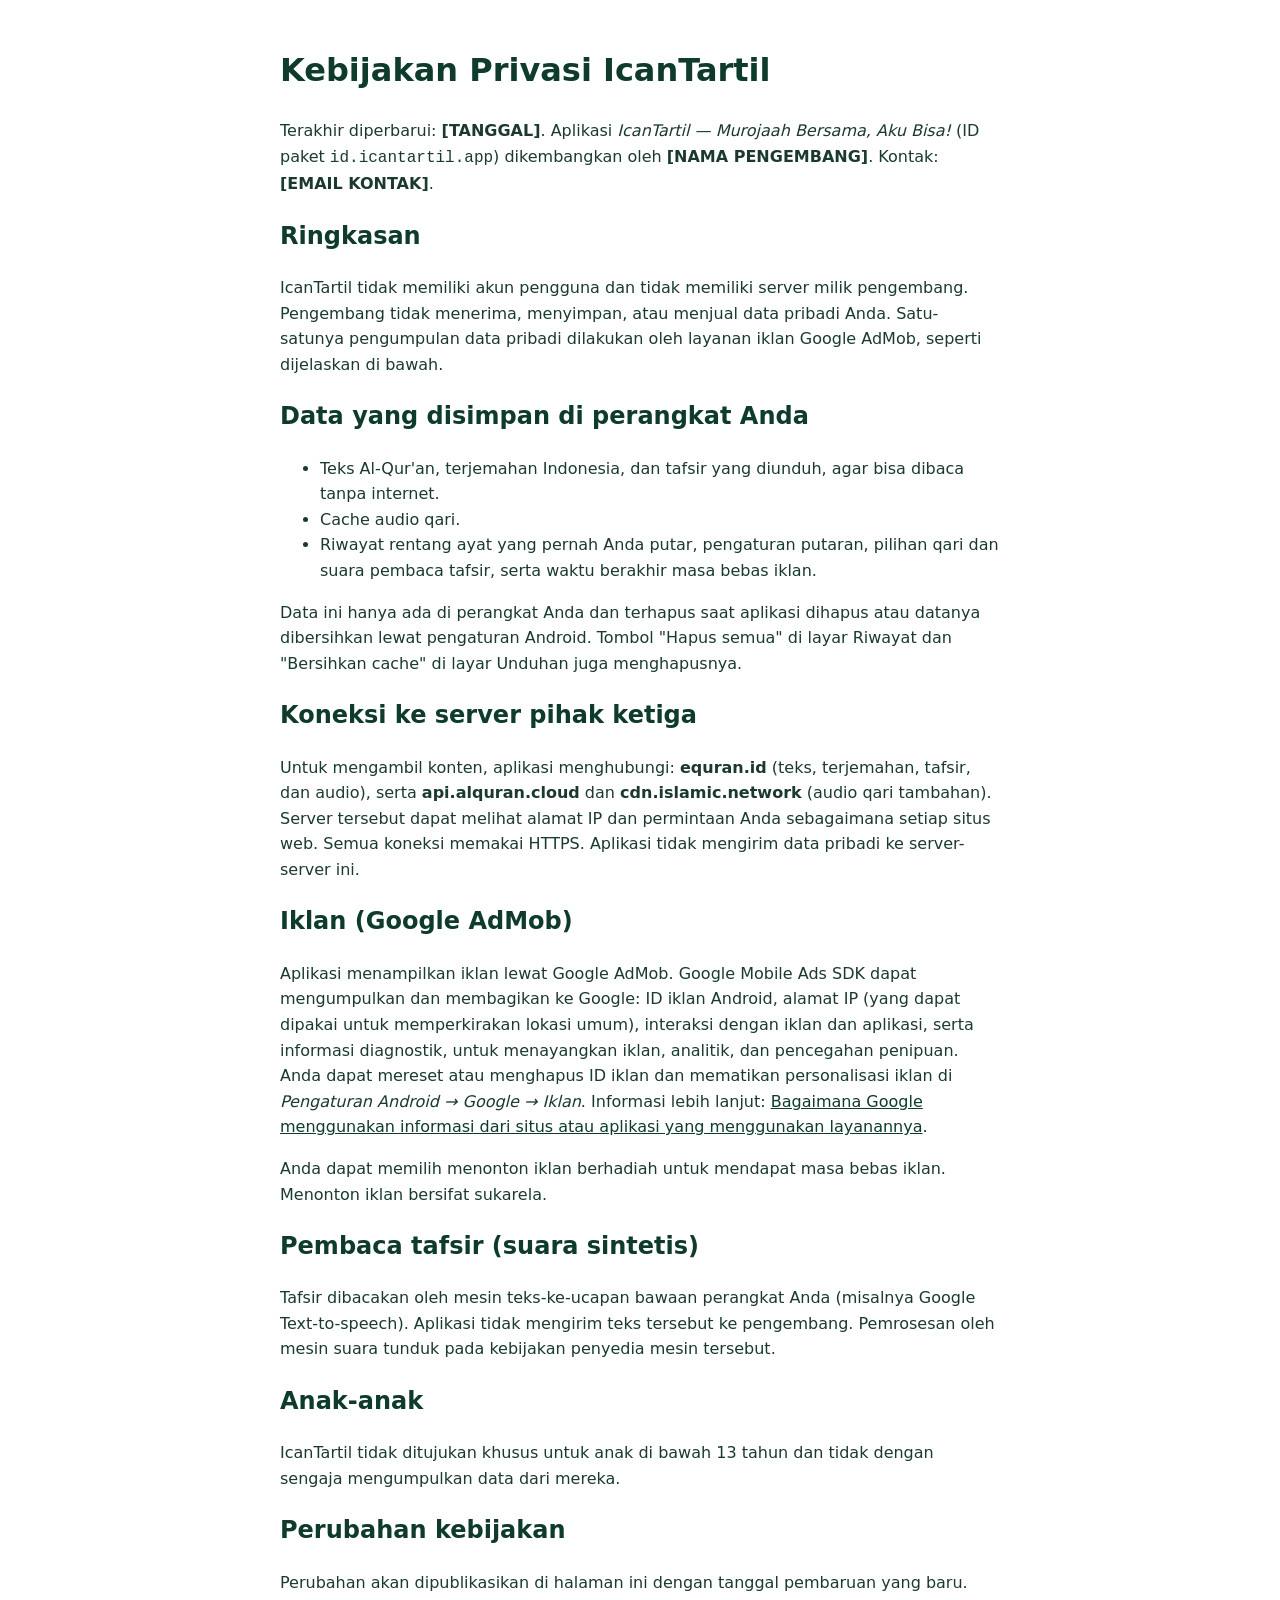
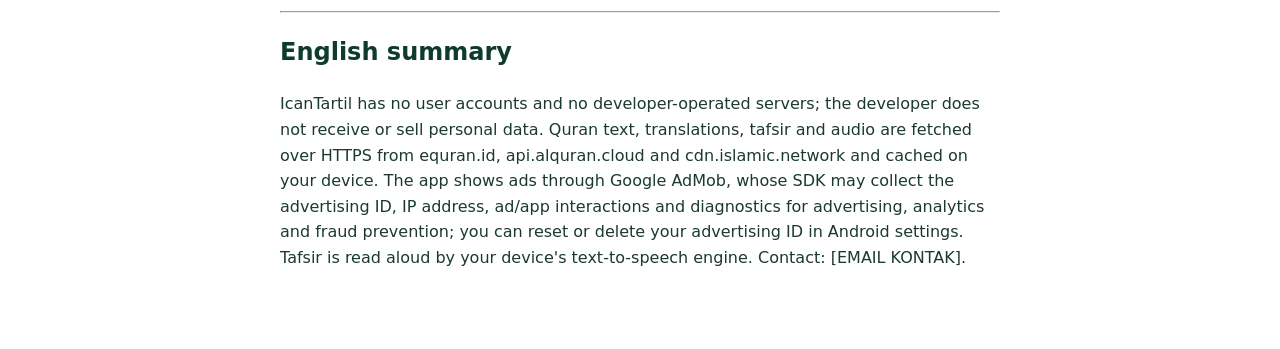
==== kebijakanprivacyicantartil.html @ 05c16e47 "Create kebijakanprivacyicantartil.html" ====
<!doctype html>
<html lang="id">
<head>
<meta charset="utf-8">
<meta name="viewport" content="width=device-width, initial-scale=1">
<title>Kebijakan Privasi IcanTartil</title>
<style>
  :root { color-scheme: light dark; --bg:#fff; --fg:#1b3a2d; --accent:#0e3b2c; }
  @media (prefers-color-scheme: dark) { :root { --bg:#0e3b2c; --fg:#f2f5f3; --accent:#d9b45a; } }
  body { margin:0; background:var(--bg); color:var(--fg); font:16px/1.6 system-ui, sans-serif; }
  main { max-width:720px; margin:0 auto; padding:24px 20px 64px; }
  h1,h2 { color:var(--accent); } a { color:var(--accent); }
</style>
</head>
<body>
<main>
<h1>Kebijakan Privasi IcanTartil</h1>
<p>Terakhir diperbarui: <strong>[TANGGAL]</strong>. Aplikasi <em>IcanTartil — Murojaah Bersama, Aku Bisa!</em> (ID paket <code>id.icantartil.app</code>) dikembangkan oleh <strong>[NAMA PENGEMBANG]</strong>. Kontak: <strong>[EMAIL KONTAK]</strong>.</p>

<h2>Ringkasan</h2>
<p>IcanTartil tidak memiliki akun pengguna dan tidak memiliki server milik pengembang. Pengembang tidak menerima, menyimpan, atau menjual data pribadi Anda. Satu-satunya pengumpulan data pribadi dilakukan oleh layanan iklan Google AdMob, seperti dijelaskan di bawah.</p>

<h2>Data yang disimpan di perangkat Anda</h2>
<ul>
  <li>Teks Al-Qur'an, terjemahan Indonesia, dan tafsir yang diunduh, agar bisa dibaca tanpa internet.</li>
  <li>Cache audio qari.</li>
  <li>Riwayat rentang ayat yang pernah Anda putar, pengaturan putaran, pilihan qari dan suara pembaca tafsir, serta waktu berakhir masa bebas iklan.</li>
</ul>
<p>Data ini hanya ada di perangkat Anda dan terhapus saat aplikasi dihapus atau datanya dibersihkan lewat pengaturan Android. Tombol "Hapus semua" di layar Riwayat dan "Bersihkan cache" di layar Unduhan juga menghapusnya.</p>

<h2>Koneksi ke server pihak ketiga</h2>
<p>Untuk mengambil konten, aplikasi menghubungi: <strong>equran.id</strong> (teks, terjemahan, tafsir, dan audio), serta <strong>api.alquran.cloud</strong> dan <strong>cdn.islamic.network</strong> (audio qari tambahan). Server tersebut dapat melihat alamat IP dan permintaan Anda sebagaimana setiap situs web. Semua koneksi memakai HTTPS. Aplikasi tidak mengirim data pribadi ke server-server ini.</p>

<h2>Iklan (Google AdMob)</h2>
<p>Aplikasi menampilkan iklan lewat Google AdMob. Google Mobile Ads SDK dapat mengumpulkan dan membagikan ke Google: ID iklan Android, alamat IP (yang dapat dipakai untuk memperkirakan lokasi umum), interaksi dengan iklan dan aplikasi, serta informasi diagnostik, untuk menayangkan iklan, analitik, dan pencegahan penipuan. Anda dapat mereset atau menghapus ID iklan dan mematikan personalisasi iklan di <em>Pengaturan Android → Google → Iklan</em>. Informasi lebih lanjut: <a href="https://policies.google.com/technologies/partner-sites">Bagaimana Google menggunakan informasi dari situs atau aplikasi yang menggunakan layanannya</a>.</p>
<p>Anda dapat memilih menonton iklan berhadiah untuk mendapat masa bebas iklan. Menonton iklan bersifat sukarela.</p>

<h2>Pembaca tafsir (suara sintetis)</h2>
<p>Tafsir dibacakan oleh mesin teks-ke-ucapan bawaan perangkat Anda (misalnya Google Text-to-speech). Aplikasi tidak mengirim teks tersebut ke pengembang. Pemrosesan oleh mesin suara tunduk pada kebijakan penyedia mesin tersebut.</p>

<h2>Anak-anak</h2>
<p>IcanTartil tidak ditujukan khusus untuk anak di bawah 13 tahun dan tidak dengan sengaja mengumpulkan data dari mereka.</p>

<h2>Perubahan kebijakan</h2>
<p>Perubahan akan dipublikasikan di halaman ini dengan tanggal pembaruan yang baru.</p>

<hr>
<h2>English summary</h2>
<p>IcanTartil has no user accounts and no developer-operated servers; the developer does not receive or sell personal data. Quran text, translations, tafsir and audio are fetched over HTTPS from equran.id, api.alquran.cloud and cdn.islamic.network and cached on your device. The app shows ads through Google AdMob, whose SDK may collect the advertising ID, IP address, ad/app interactions and diagnostics for advertising, analytics and fraud prevention; you can reset or delete your advertising ID in Android settings. Tafsir is read aloud by your device's text-to-speech engine. Contact: [EMAIL KONTAK].</p>
</main>
</body>
</html>
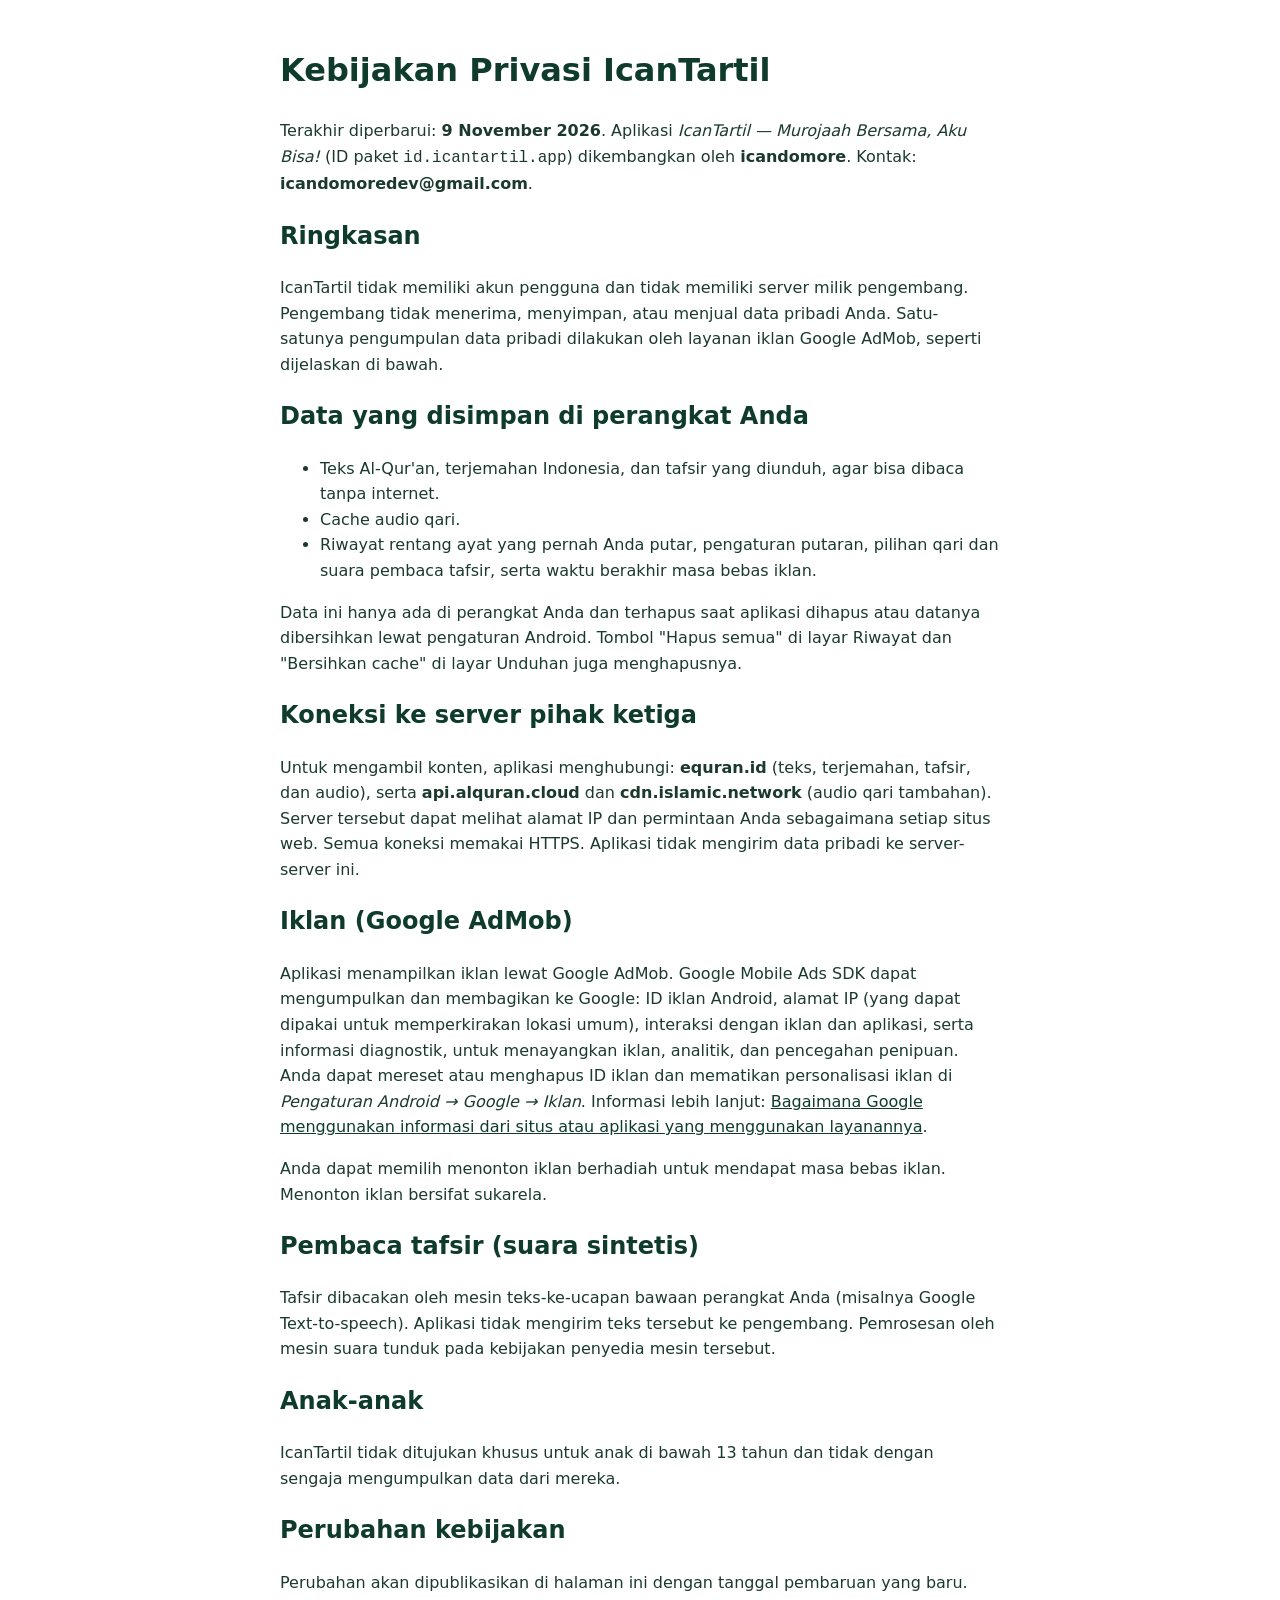
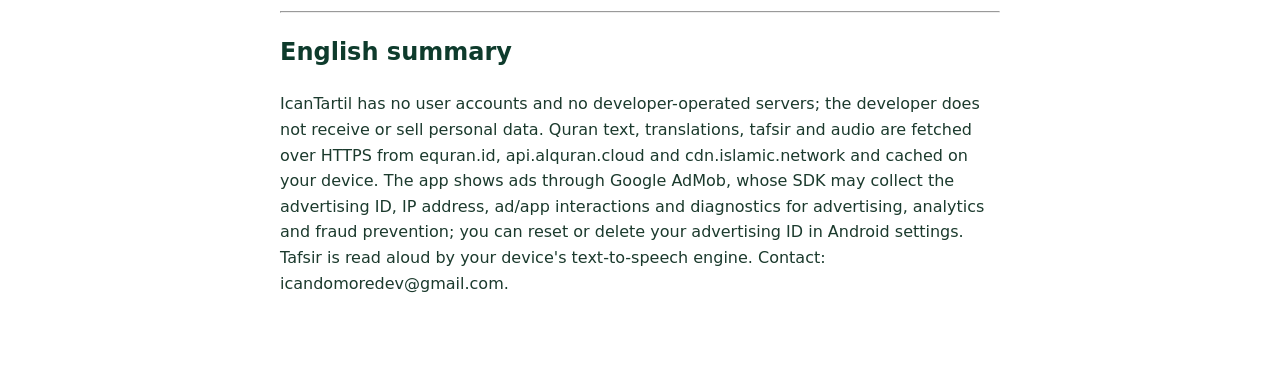
==== commit b210083e: "Update kebijakanprivacyicantartil.html" ====
--- a/kebijakanprivacyicantartil.html
+++ b/kebijakanprivacyicantartil.html
@@ -15,7 +15,7 @@
 <body>
 <main>
 <h1>Kebijakan Privasi IcanTartil</h1>
-<p>Terakhir diperbarui: <strong>[TANGGAL]</strong>. Aplikasi <em>IcanTartil — Murojaah Bersama, Aku Bisa!</em> (ID paket <code>id.icantartil.app</code>) dikembangkan oleh <strong>[NAMA PENGEMBANG]</strong>. Kontak: <strong>[EMAIL KONTAK]</strong>.</p>
+<p>Terakhir diperbarui: <strong>9 November 2026</strong>. Aplikasi <em>IcanTartil — Murojaah Bersama, Aku Bisa!</em> (ID paket <code>id.icantartil.app</code>) dikembangkan oleh <strong>icandomore</strong>. Kontak: <strong>icandomoredev@gmail.com</strong>.</p>
 
 <h2>Ringkasan</h2>
 <p>IcanTartil tidak memiliki akun pengguna dan tidak memiliki server milik pengembang. Pengembang tidak menerima, menyimpan, atau menjual data pribadi Anda. Satu-satunya pengumpulan data pribadi dilakukan oleh layanan iklan Google AdMob, seperti dijelaskan di bawah.</p>
@@ -46,7 +46,7 @@
 
 <hr>
 <h2>English summary</h2>
-<p>IcanTartil has no user accounts and no developer-operated servers; the developer does not receive or sell personal data. Quran text, translations, tafsir and audio are fetched over HTTPS from equran.id, api.alquran.cloud and cdn.islamic.network and cached on your device. The app shows ads through Google AdMob, whose SDK may collect the advertising ID, IP address, ad/app interactions and diagnostics for advertising, analytics and fraud prevention; you can reset or delete your advertising ID in Android settings. Tafsir is read aloud by your device's text-to-speech engine. Contact: [EMAIL KONTAK].</p>
+<p>IcanTartil has no user accounts and no developer-operated servers; the developer does not receive or sell personal data. Quran text, translations, tafsir and audio are fetched over HTTPS from equran.id, api.alquran.cloud and cdn.islamic.network and cached on your device. The app shows ads through Google AdMob, whose SDK may collect the advertising ID, IP address, ad/app interactions and diagnostics for advertising, analytics and fraud prevention; you can reset or delete your advertising ID in Android settings. Tafsir is read aloud by your device's text-to-speech engine. Contact: icandomoredev@gmail.com.</p>
 </main>
 </body>
 </html>
